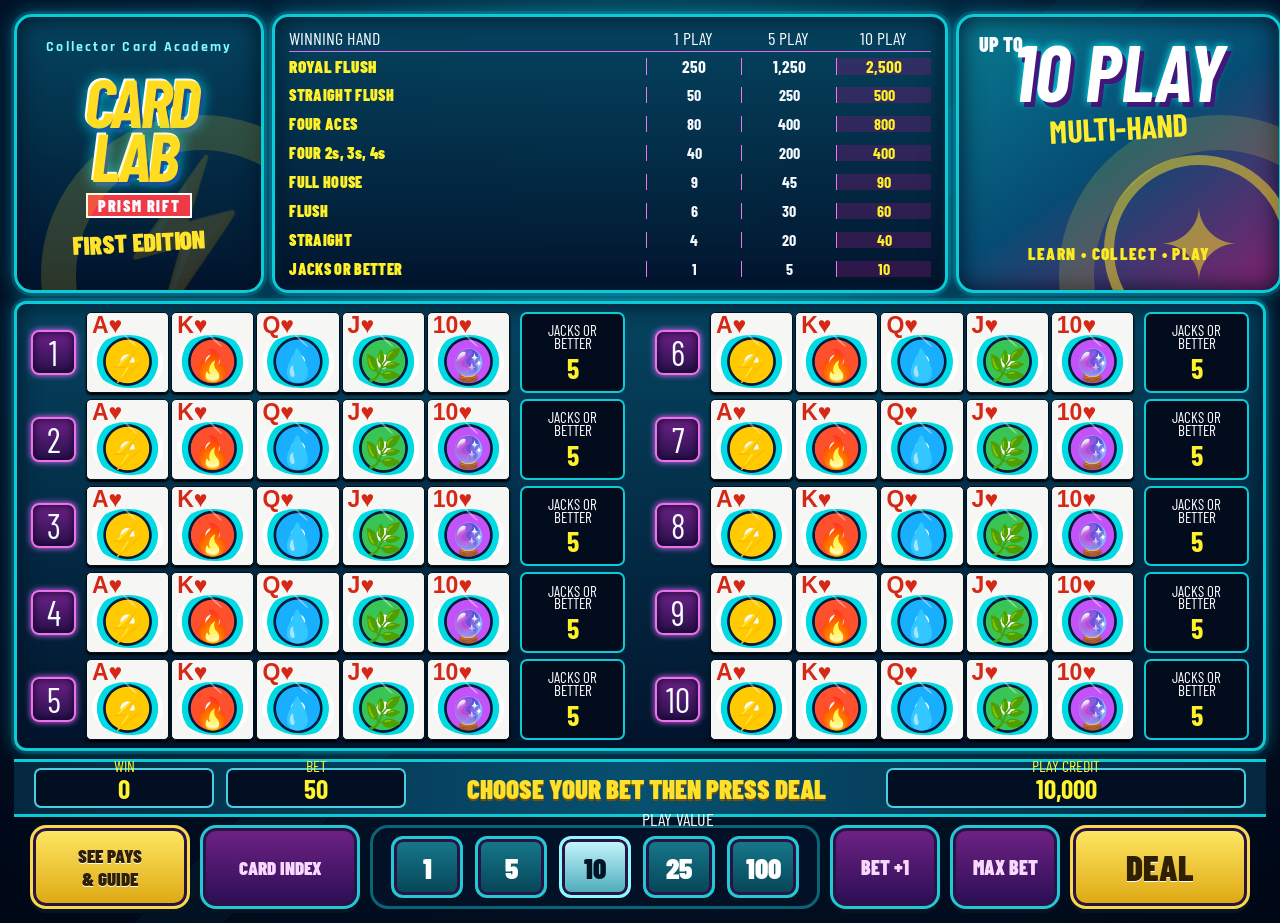
==== index.html @ 25ee89b4 "Build educational card poker home screen" ====
<!doctype html>
<html lang="en">
  <head>
    <meta charset="UTF-8" />
    <meta name="viewport" content="width=device-width, initial-scale=1.0" />
    <meta name="theme-color" content="#031428" />
    <title>Card Lab Arcade</title>
    <link rel="preconnect" href="https://fonts.googleapis.com" />
    <link rel="preconnect" href="https://fonts.gstatic.com" crossorigin />
    <link href="https://fonts.googleapis.com/css2?family=Barlow+Condensed:wght@600;700;800;900&family=Rajdhani:wght@600;700&display=swap" rel="stylesheet" />
    <link rel="stylesheet" href="styles.css" />
  </head>
  <body>
    <main class="machine" aria-label="Card Lab Arcade educational poker machine">
      <header class="top-grid">
        <section class="brand-panel panel" aria-labelledby="game-title">
          <span class="eyebrow">Collector Card Academy</span>
          <div class="brand-mark" aria-hidden="true">⚡</div>
          <h1 id="game-title">CARD LAB</h1>
          <p>PRISM RIFT</p>
          <span class="edition">FIRST EDITION</span>
        </section>

        <section class="paytable panel" aria-labelledby="paytable-title">
          <h2 id="paytable-title" class="sr-only">Pay table</h2>
          <div class="table-head"><span>WINNING HAND</span><span>1 PLAY</span><span>5 PLAY</span><span>10 PLAY</span></div>
          <div class="pay-row hero"><span>ROYAL FLUSH</span><b>250</b><b>1,250</b><b>2,500</b></div>
          <div class="pay-row"><span>STRAIGHT FLUSH</span><b>50</b><b>250</b><b>500</b></div>
          <div class="pay-row"><span>FOUR ACES</span><b>80</b><b>400</b><b>800</b></div>
          <div class="pay-row"><span>FOUR 2s, 3s, 4s</span><b>40</b><b>200</b><b>400</b></div>
          <div class="pay-row"><span>FULL HOUSE</span><b>9</b><b>45</b><b>90</b></div>
          <div class="pay-row"><span>FLUSH</span><b>6</b><b>30</b><b>60</b></div>
          <div class="pay-row"><span>STRAIGHT</span><b>4</b><b>20</b><b>40</b></div>
          <div class="pay-row"><span>JACKS OR BETTER</span><b>1</b><b>5</b><b>10</b></div>
        </section>

        <section class="feature-panel panel">
          <span class="burst">UP TO</span>
          <strong>10 PLAY</strong>
          <h2>MULTI-HAND</h2>
          <div class="orb" aria-hidden="true"><span>✦</span></div>
          <p>LEARN • COLLECT • PLAY</p>
        </section>
      </header>

      <section class="game-board panel" aria-label="Ten poker hands">
        <div id="hands" class="hands"></div>
      </section>

      <section class="status-bar" aria-live="polite">
        <div class="meter"><span>WIN</span><strong id="win">0</strong></div>
        <div class="meter"><span>BET</span><strong id="bet">50</strong></div>
        <p id="message">CHOOSE YOUR BET THEN PRESS DEAL</p>
        <div class="meter credit"><span>PLAY CREDIT</span><strong id="credit">10,000</strong></div>
      </section>

      <footer class="controls">
        <button class="button gold small" id="help">SEE PAYS<br />&amp; GUIDE</button>
        <button class="button purple small" id="collection">CARD INDEX</button>
        <fieldset class="denominations">
          <legend>PLAY VALUE</legend>
          <button data-denom="1">1</button><button data-denom="5">5</button><button class="active" data-denom="10">10</button><button data-denom="25">25</button><button data-denom="100">100</button>
        </fieldset>
        <button class="button purple" id="bet-one">BET +1</button>
        <button class="button purple" id="max-bet">MAX BET</button>
        <button class="button gold deal" id="deal">DEAL</button>
      </footer>
    </main>

    <dialog id="modal">
      <button class="close" aria-label="Close guide">×</button>
      <span class="eyebrow">CARD LAB FIELD GUIDE</span>
      <h2>Learn the Prism Rift set</h2>
      <p>Every card face introduces a creature class, habitat, and collector number. Build classic poker hands while discovering the fictional Prism Rift series.</p>
      <div class="guide-grid"><article><b>⚡ VOLT</b><span>Fast electric-class cards</span></article><article><b>🔥 EMBER</b><span>Rare volcanic variants</span></article><article><b>💧 TIDE</b><span>Deep-sea holo cards</span></article></div>
      <small>For entertainment and education only. No purchases, prizes, cash value, or real-money wagering.</small>
    </dialog>

    <script src="app.js"></script>
  </body>
</html>
---- styles.css ----
:root{color-scheme:dark;--cyan:#12e7f0;--blue:#063b59;--navy:#020d21;--yellow:#ffe42b;--pink:#ef65f4;--purple:#4a126e;--white:#f7fbff}*{box-sizing:border-box}body{margin:0;min-width:1080px;min-height:100vh;background:radial-gradient(circle at 50% 15%,#065269 0,#021a32 42%,#000716 100%);color:var(--white);font-family:"Barlow Condensed",Impact,sans-serif}.machine{min-height:100vh;padding:14px;overflow:hidden;background:linear-gradient(135deg,transparent 48%,rgba(16,231,240,.035) 48% 52%,transparent 52%);display:flex;flex-direction:column;gap:8px}.panel{border:3px solid #0bcbd6;border-radius:18px;background:linear-gradient(180deg,rgba(5,69,97,.97),rgba(2,20,45,.98));box-shadow:0 0 0 3px rgba(14,213,226,.16),inset 0 0 24px #001225,0 0 18px rgba(0,224,255,.45)}.top-grid{height:31vh;min-height:245px;display:grid;grid-template-columns:20% 54% 26%;gap:8px}.brand-panel,.feature-panel{position:relative;overflow:hidden;padding:18px;text-align:center}.brand-panel:after,.feature-panel:after{content:"";position:absolute;width:250px;height:250px;border:35px solid rgba(255,226,39,.17);border-radius:50%;right:-100px;bottom:-145px}.eyebrow{font:700 14px Rajdhani,sans-serif;letter-spacing:.16em;color:#84fbff}.brand-mark{position:absolute;font-size:130px;opacity:.18;right:-4px;bottom:-22px;color:#ffe62c;transform:rotate(-15deg)}h1{position:relative;margin:18px 0 -8px;color:#ffdc20;font-size:clamp(55px,5.3vw,95px);line-height:.8;letter-spacing:-.05em;text-shadow:3px 4px 0 #14509a,-2px -2px 0 #fff,0 0 15px #00e6ff;transform:skew(-7deg)}.brand-panel p{position:relative;margin:18px auto 8px;width:max-content;padding:1px 10px;background:#ef3944;border:2px solid white;font-weight:900;letter-spacing:.1em}.edition{display:inline-block;color:var(--yellow);font-size:clamp(20px,2vw,34px);font-weight:900;transform:rotate(-3deg)}.paytable{padding:7px 14px;border-radius:16px}.table-head,.pay-row{display:grid;grid-template-columns:1fr repeat(3,95px);align-items:center}.table-head{height:28px;text-align:center;font-size:18px;border-bottom:1px solid #e268ef}.table-head span:first-child{text-align:left}.pay-row{height:calc((100% - 28px)/8);font-size:clamp(14px,1.25vw,22px);line-height:1}.pay-row span{color:#fff22b;font-weight:900;letter-spacing:.02em}.pay-row b{text-align:center;border-left:1px solid #ee77ef}.pay-row b:last-child{color:#fff127;background:rgba(130,25,121,.35)}.pay-row.hero{font-size:clamp(15px,1.35vw,24px)}.feature-panel{background:linear-gradient(145deg,#087c91,#064c73 50%,#85206e);padding-top:24px}.feature-panel strong{display:block;color:white;font-size:clamp(58px,6.2vw,105px);line-height:.75;font-style:italic;text-shadow:4px 5px 0 #42177a,0 0 8px #08f8ff}.feature-panel h2{position:relative;z-index:1;margin:14px 0 0;color:#ffec2f;font-size:clamp(27px,2.5vw,45px);line-height:.8;transform:rotate(-3deg)}.feature-panel p{position:absolute;bottom:10px;left:0;right:0;color:#fbeb25;font-size:17px;font-weight:900;letter-spacing:.08em}.burst{position:absolute;left:20px;top:15px;font-size:20px;font-weight:900}.orb{position:absolute;right:-15px;bottom:-55px;width:190px;height:190px;border:10px solid #ffe222;border-radius:50%;color:#ffe222;font-size:100px;line-height:150px;opacity:.5}.game-board{height:50vh;min-height:390px;padding:8px 14px;border-radius:12px}.hands{height:100%;display:grid;grid-template-columns:1fr 1fr;grid-template-rows:repeat(5,1fr);grid-auto-flow:column;gap:6px 30px}.hand{display:grid;grid-template-columns:45px 1fr 105px;align-items:stretch;gap:10px;min-height:0}.hand-number{align-self:center;border:2px solid #eb71ef;border-radius:8px;background:linear-gradient(#6d2289,#28104b);font-size:34px;text-align:center;box-shadow:inset 0 0 8px #100020,0 0 6px #ed66ff}.cards{display:grid;grid-template-columns:repeat(5,1fr);gap:2px}.card{position:relative;overflow:hidden;border:1px solid #00101c;border-radius:5px;background:#f6f7f4;color:#d52816;box-shadow:0 2px 2px #000}.rank{position:absolute;z-index:2;top:1px;left:5px;font:900 23px/1 Arial,sans-serif}.art{position:absolute;inset:22px 5px 4px;display:grid;place-items:center;border-radius:50% 50% 45% 55%;font-size:31px;background:radial-gradient(circle,#fff3 0 15%,var(--card-color) 17% 48%,#081b35 50% 54%,#16ced5 56% 68%,#fff 70%);filter:saturate(1.3)}.art:before{content:"";width:35%;height:35%;background:#fff6;transform:rotate(45deg);border-radius:50% 0}.payout{display:grid;place-content:center;text-align:center;border:2px solid #0bcbd6;border-radius:7px;background:#020c1d;color:white;font-size:15px;line-height:.85}.payout strong{display:block;color:#fff129;font-size:28px;margin-top:7px}.status-bar{height:58px;display:grid;grid-template-columns:180px 180px 1fr 360px;align-items:center;gap:12px;background:linear-gradient(90deg,#042840,#075070,#042840);border-top:3px solid #0dcad4;border-bottom:3px solid #0dcad4;padding:4px 20px}.meter{position:relative;height:40px;border:2px solid #48cde1;border-radius:7px;background:#020e22;text-align:center}.meter span{position:absolute;top:-14px;left:50%;transform:translateX(-50%);color:#fff52d;font-size:16px;white-space:nowrap}.meter strong{color:#fff42d;font-size:27px;line-height:36px}.status-bar p{text-align:center;color:#ffe12b;font-size:27px;font-weight:900;margin:0;text-shadow:0 2px #795000}.controls{height:84px;display:grid;grid-template-columns:160px 160px 1fr 110px 110px 180px;gap:10px;align-items:stretch;padding:0 16px}.button,.denominations button{cursor:pointer;border:3px solid #24c7d5;border-radius:16px;background:linear-gradient(#702286,#2a0e53);color:#f9d8ff;font:900 20px "Barlow Condensed";box-shadow:inset 0 0 0 3px #281443,0 4px 0 #081321}.button:hover,.denominations button:hover{filter:brightness(1.2);transform:translateY(-1px)}.button:active,.denominations button:active{transform:translateY(3px);box-shadow:none}.gold{border-color:#f8d84e;background:linear-gradient(#ffe865,#dda711);color:#312000;text-shadow:0 1px #fff}.small{font-size:19px}.deal{font-size:35px}.denominations{margin:0;border:3px solid #0b6376;border-radius:18px;background:#021128;display:flex;gap:12px;padding:8px 18px}.denominations legend{position:absolute;transform:translateY(-28px);left:50%;color:white;font-size:18px}.denominations button{flex:1;border-radius:12px;background:linear-gradient(#167a8c,#064356);color:white;font-size:29px}.denominations button.active{background:linear-gradient(#c8f8ff,#49a9b8);color:#021526;border-color:#8ff8ff}dialog{width:min(680px,80vw);border:3px solid var(--cyan);border-radius:20px;background:linear-gradient(150deg,#063f60,#020d21);color:white;padding:35px;box-shadow:0 0 50px #0ff8}dialog::backdrop{background:#000b;backdrop-filter:blur(4px)}dialog h2{font-size:42px;color:var(--yellow);margin:8px 0}dialog p{font:600 19px Rajdhani}dialog small{display:block;margin-top:25px;color:#80dce5}.close{position:absolute;right:15px;top:10px;border:0;background:none;color:white;font-size:34px;cursor:pointer}.guide-grid{display:grid;grid-template-columns:repeat(3,1fr);gap:10px}.guide-grid article{padding:16px;border:1px solid #16dae7;border-radius:8px;background:#031a33}.guide-grid b,.guide-grid span{display:block}.sr-only{position:absolute;width:1px;height:1px;overflow:hidden;clip:rect(0,0,0,0)}@media(max-height:800px){.machine{padding:8px}.top-grid{min-height:200px;height:29vh}.game-board{min-height:350px}.controls{height:76px}.status-bar{height:50px}.pay-row{font-size:15px}.brand-panel{padding:12px}h1{margin-top:10px}.art{font-size:25px}}
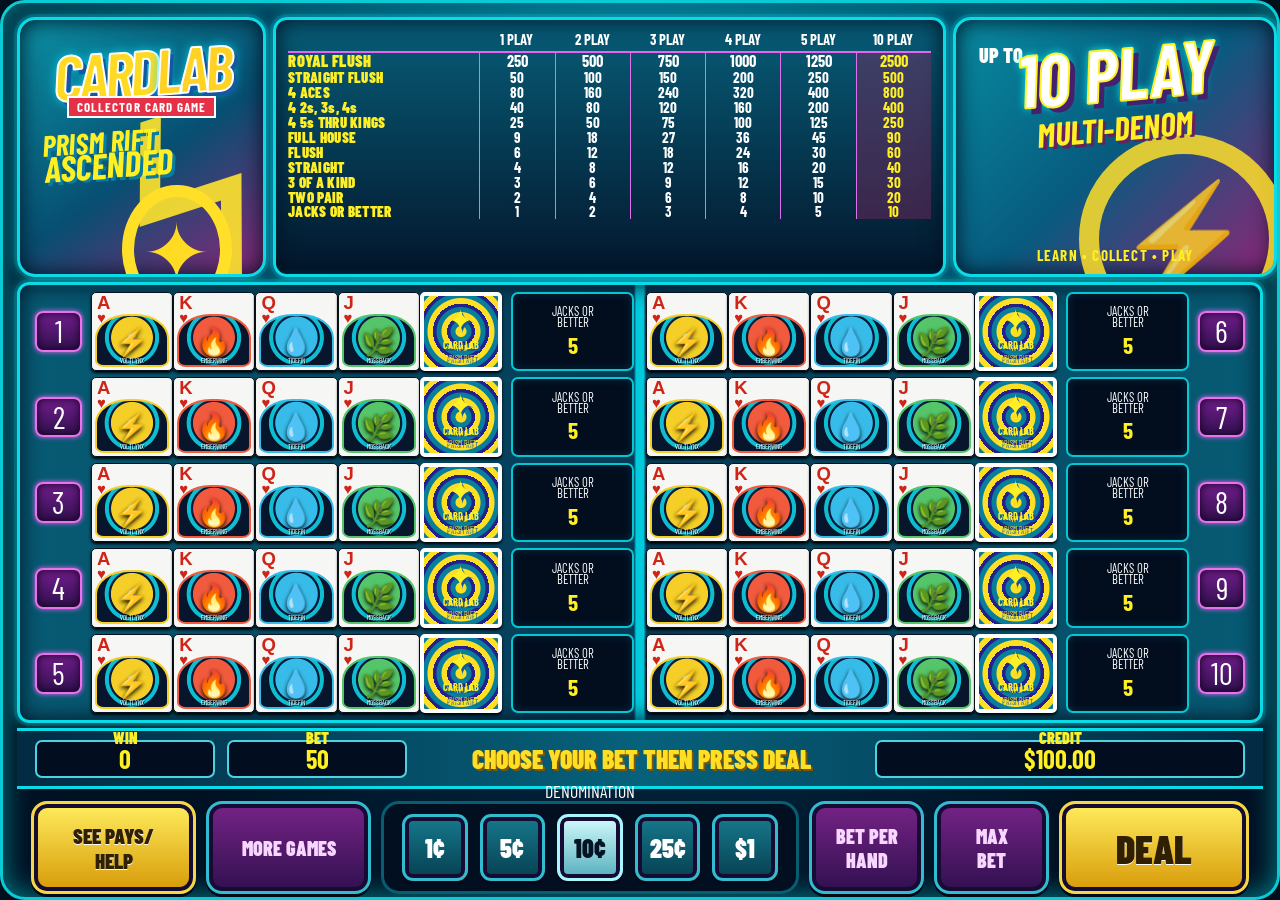
==== commit e34ad922: "Match ten-play video poker reference" ====
--- a/index.html
+++ b/index.html
@@ -2,80 +2,68 @@
 <html lang="en">
   <head>
     <meta charset="UTF-8" />
-    <meta name="viewport" content="width=device-width, initial-scale=1.0" />
-    <meta name="theme-color" content="#031428" />
-    <title>Card Lab Arcade</title>
+    <meta name="viewport" content="width=device-width, initial-scale=1" />
+    <meta name="theme-color" content="#031928" />
+    <title>Card Lab — Ten Play Poker</title>
     <link rel="preconnect" href="https://fonts.googleapis.com" />
     <link rel="preconnect" href="https://fonts.gstatic.com" crossorigin />
     <link href="https://fonts.googleapis.com/css2?family=Barlow+Condensed:wght@600;700;800;900&family=Rajdhani:wght@600;700&display=swap" rel="stylesheet" />
     <link rel="stylesheet" href="styles.css" />
   </head>
   <body>
-    <main class="machine" aria-label="Card Lab Arcade educational poker machine">
-      <header class="top-grid">
-        <section class="brand-panel panel" aria-labelledby="game-title">
-          <span class="eyebrow">Collector Card Academy</span>
-          <div class="brand-mark" aria-hidden="true">⚡</div>
-          <h1 id="game-title">CARD LAB</h1>
-          <p>PRISM RIFT</p>
-          <span class="edition">FIRST EDITION</span>
+    <main class="machine" aria-label="Card Lab ten-play educational poker machine">
+      <header class="top-row">
+        <section class="brand-panel chrome-panel">
+          <div class="brand-bolt" aria-hidden="true">ϟ</div>
+          <h1>CARD<span>LAB</span></h1>
+          <b>COLLECTOR CARD GAME</b>
+          <h2>PRISM RIFT<br /><strong>ASCENDED</strong></h2>
+          <div class="mascot" aria-hidden="true">✦</div>
         </section>
 
-        <section class="paytable panel" aria-labelledby="paytable-title">
-          <h2 id="paytable-title" class="sr-only">Pay table</h2>
-          <div class="table-head"><span>WINNING HAND</span><span>1 PLAY</span><span>5 PLAY</span><span>10 PLAY</span></div>
-          <div class="pay-row hero"><span>ROYAL FLUSH</span><b>250</b><b>1,250</b><b>2,500</b></div>
-          <div class="pay-row"><span>STRAIGHT FLUSH</span><b>50</b><b>250</b><b>500</b></div>
-          <div class="pay-row"><span>FOUR ACES</span><b>80</b><b>400</b><b>800</b></div>
-          <div class="pay-row"><span>FOUR 2s, 3s, 4s</span><b>40</b><b>200</b><b>400</b></div>
-          <div class="pay-row"><span>FULL HOUSE</span><b>9</b><b>45</b><b>90</b></div>
-          <div class="pay-row"><span>FLUSH</span><b>6</b><b>30</b><b>60</b></div>
-          <div class="pay-row"><span>STRAIGHT</span><b>4</b><b>20</b><b>40</b></div>
-          <div class="pay-row"><span>JACKS OR BETTER</span><b>1</b><b>5</b><b>10</b></div>
+        <section class="paytable chrome-panel" aria-label="Poker pay table">
+          <div class="pay-head"><i></i><b>1 PLAY</b><b>2 PLAY</b><b>3 PLAY</b><b>4 PLAY</b><b>5 PLAY</b><b>10 PLAY</b></div>
+          <div id="pay-rows"></div>
         </section>
 
-        <section class="feature-panel panel">
-          <span class="burst">UP TO</span>
+        <section class="promo-panel chrome-panel">
+          <small>UP TO</small>
           <strong>10 PLAY</strong>
-          <h2>MULTI-HAND</h2>
-          <div class="orb" aria-hidden="true"><span>✦</span></div>
-          <p>LEARN • COLLECT • PLAY</p>
+          <h2>MULTI-DENOM</h2>
+          <div class="promo-burst" aria-hidden="true">⚡</div>
+          <b>LEARN • COLLECT • PLAY</b>
         </section>
       </header>
 
-      <section class="game-board panel" aria-label="Ten poker hands">
-        <div id="hands" class="hands"></div>
-      </section>
+      <section class="game-grid chrome-panel" id="hands" aria-label="Ten poker hands"></section>
 
-      <section class="status-bar" aria-live="polite">
-        <div class="meter"><span>WIN</span><strong id="win">0</strong></div>
-        <div class="meter"><span>BET</span><strong id="bet">50</strong></div>
+      <section class="status-strip" aria-live="polite">
+        <div class="meter"><small>WIN</small><strong id="win">0</strong></div>
+        <div class="meter"><small>BET</small><strong id="bet">50</strong></div>
         <p id="message">CHOOSE YOUR BET THEN PRESS DEAL</p>
-        <div class="meter credit"><span>PLAY CREDIT</span><strong id="credit">10,000</strong></div>
+        <div class="meter credit"><small>CREDIT</small><strong id="credit">$100.00</strong></div>
       </section>
 
       <footer class="controls">
-        <button class="button gold small" id="help">SEE PAYS<br />&amp; GUIDE</button>
-        <button class="button purple small" id="collection">CARD INDEX</button>
-        <fieldset class="denominations">
-          <legend>PLAY VALUE</legend>
-          <button data-denom="1">1</button><button data-denom="5">5</button><button class="active" data-denom="10">10</button><button data-denom="25">25</button><button data-denom="100">100</button>
+        <button class="cab-button gold" id="help">SEE PAYS/<br />HELP</button>
+        <button class="cab-button purple" id="games">MORE GAMES</button>
+        <fieldset class="denom">
+          <legend>DENOMINATION</legend>
+          <button data-denom="1">1¢</button><button data-denom="5">5¢</button><button class="selected" data-denom="10">10¢</button><button data-denom="25">25¢</button><button data-denom="100">$1</button>
         </fieldset>
-        <button class="button purple" id="bet-one">BET +1</button>
-        <button class="button purple" id="max-bet">MAX BET</button>
-        <button class="button gold deal" id="deal">DEAL</button>
+        <button class="cab-button purple" id="bet-hand">BET PER<br />HAND</button>
+        <button class="cab-button purple" id="max-bet">MAX<br />BET</button>
+        <button class="cab-button gold deal" id="deal">DEAL</button>
       </footer>
     </main>
 
-    <dialog id="modal">
-      <button class="close" aria-label="Close guide">×</button>
-      <span class="eyebrow">CARD LAB FIELD GUIDE</span>
-      <h2>Learn the Prism Rift set</h2>
-      <p>Every card face introduces a creature class, habitat, and collector number. Build classic poker hands while discovering the fictional Prism Rift series.</p>
-      <div class="guide-grid"><article><b>⚡ VOLT</b><span>Fast electric-class cards</span></article><article><b>🔥 EMBER</b><span>Rare volcanic variants</span></article><article><b>💧 TIDE</b><span>Deep-sea holo cards</span></article></div>
-      <small>For entertainment and education only. No purchases, prizes, cash value, or real-money wagering.</small>
+    <dialog id="help-dialog">
+      <button class="close" aria-label="Close help">×</button>
+      <span>FIELD GUIDE</span><h2>Jacks or Better</h2>
+      <p>Choose a denomination and bet per hand, then press <b>Deal</b>. Ten hands are dealt at once. Pairs of Jacks or higher qualify for a play-credit award.</p>
+      <div class="guide"><b>⚡ VOLT</b><b>🔥 EMBER</b><b>💧 TIDE</b><b>🌿 GROVE</b><b>🔮 MYSTIC</b></div>
+      <small>Educational demo only. No purchases, prizes, cash-out, or real-money wagering.</small>
     </dialog>
-
     <script src="app.js"></script>
   </body>
 </html>
--- a/styles.css
+++ b/styles.css
@@ -1 +1,22 @@
-:root{color-scheme:dark;--cyan:#12e7f0;--blue:#063b59;--navy:#020d21;--yellow:#ffe42b;--pink:#ef65f4;--purple:#4a126e;--white:#f7fbff}*{box-sizing:border-box}body{margin:0;min-width:1080px;min-height:100vh;background:radial-gradient(circle at 50% 15%,#065269 0,#021a32 42%,#000716 100%);color:var(--white);font-family:"Barlow Condensed",Impact,sans-serif}.machine{min-height:100vh;padding:14px;overflow:hidden;background:linear-gradient(135deg,transparent 48%,rgba(16,231,240,.035) 48% 52%,transparent 52%);display:flex;flex-direction:column;gap:8px}.panel{border:3px solid #0bcbd6;border-radius:18px;background:linear-gradient(180deg,rgba(5,69,97,.97),rgba(2,20,45,.98));box-shadow:0 0 0 3px rgba(14,213,226,.16),inset 0 0 24px #001225,0 0 18px rgba(0,224,255,.45)}.top-grid{height:31vh;min-height:245px;display:grid;grid-template-columns:20% 54% 26%;gap:8px}.brand-panel,.feature-panel{position:relative;overflow:hidden;padding:18px;text-align:center}.brand-panel:after,.feature-panel:after{content:"";position:absolute;width:250px;height:250px;border:35px solid rgba(255,226,39,.17);border-radius:50%;right:-100px;bottom:-145px}.eyebrow{font:700 14px Rajdhani,sans-serif;letter-spacing:.16em;color:#84fbff}.brand-mark{position:absolute;font-size:130px;opacity:.18;right:-4px;bottom:-22px;color:#ffe62c;transform:rotate(-15deg)}h1{position:relative;margin:18px 0 -8px;color:#ffdc20;font-size:clamp(55px,5.3vw,95px);line-height:.8;letter-spacing:-.05em;text-shadow:3px 4px 0 #14509a,-2px -2px 0 #fff,0 0 15px #00e6ff;transform:skew(-7deg)}.brand-panel p{position:relative;margin:18px auto 8px;width:max-content;padding:1px 10px;background:#ef3944;border:2px solid white;font-weight:900;letter-spacing:.1em}.edition{display:inline-block;color:var(--yellow);font-size:clamp(20px,2vw,34px);font-weight:900;transform:rotate(-3deg)}.paytable{padding:7px 14px;border-radius:16px}.table-head,.pay-row{display:grid;grid-template-columns:1fr repeat(3,95px);align-items:center}.table-head{height:28px;text-align:center;font-size:18px;border-bottom:1px solid #e268ef}.table-head span:first-child{text-align:left}.pay-row{height:calc((100% - 28px)/8);font-size:clamp(14px,1.25vw,22px);line-height:1}.pay-row span{color:#fff22b;font-weight:900;letter-spacing:.02em}.pay-row b{text-align:center;border-left:1px solid #ee77ef}.pay-row b:last-child{color:#fff127;background:rgba(130,25,121,.35)}.pay-row.hero{font-size:clamp(15px,1.35vw,24px)}.feature-panel{background:linear-gradient(145deg,#087c91,#064c73 50%,#85206e);padding-top:24px}.feature-panel strong{display:block;color:white;font-size:clamp(58px,6.2vw,105px);line-height:.75;font-style:italic;text-shadow:4px 5px 0 #42177a,0 0 8px #08f8ff}.feature-panel h2{position:relative;z-index:1;margin:14px 0 0;color:#ffec2f;font-size:clamp(27px,2.5vw,45px);line-height:.8;transform:rotate(-3deg)}.feature-panel p{position:absolute;bottom:10px;left:0;right:0;color:#fbeb25;font-size:17px;font-weight:900;letter-spacing:.08em}.burst{position:absolute;left:20px;top:15px;font-size:20px;font-weight:900}.orb{position:absolute;right:-15px;bottom:-55px;width:190px;height:190px;border:10px solid #ffe222;border-radius:50%;color:#ffe222;font-size:100px;line-height:150px;opacity:.5}.game-board{height:50vh;min-height:390px;padding:8px 14px;border-radius:12px}.hands{height:100%;display:grid;grid-template-columns:1fr 1fr;grid-template-rows:repeat(5,1fr);grid-auto-flow:column;gap:6px 30px}.hand{display:grid;grid-template-columns:45px 1fr 105px;align-items:stretch;gap:10px;min-height:0}.hand-number{align-self:center;border:2px solid #eb71ef;border-radius:8px;background:linear-gradient(#6d2289,#28104b);font-size:34px;text-align:center;box-shadow:inset 0 0 8px #100020,0 0 6px #ed66ff}.cards{display:grid;grid-template-columns:repeat(5,1fr);gap:2px}.card{position:relative;overflow:hidden;border:1px solid #00101c;border-radius:5px;background:#f6f7f4;color:#d52816;box-shadow:0 2px 2px #000}.rank{position:absolute;z-index:2;top:1px;left:5px;font:900 23px/1 Arial,sans-serif}.art{position:absolute;inset:22px 5px 4px;display:grid;place-items:center;border-radius:50% 50% 45% 55%;font-size:31px;background:radial-gradient(circle,#fff3 0 15%,var(--card-color) 17% 48%,#081b35 50% 54%,#16ced5 56% 68%,#fff 70%);filter:saturate(1.3)}.art:before{content:"";width:35%;height:35%;background:#fff6;transform:rotate(45deg);border-radius:50% 0}.payout{display:grid;place-content:center;text-align:center;border:2px solid #0bcbd6;border-radius:7px;background:#020c1d;color:white;font-size:15px;line-height:.85}.payout strong{display:block;color:#fff129;font-size:28px;margin-top:7px}.status-bar{height:58px;display:grid;grid-template-columns:180px 180px 1fr 360px;align-items:center;gap:12px;background:linear-gradient(90deg,#042840,#075070,#042840);border-top:3px solid #0dcad4;border-bottom:3px solid #0dcad4;padding:4px 20px}.meter{position:relative;height:40px;border:2px solid #48cde1;border-radius:7px;background:#020e22;text-align:center}.meter span{position:absolute;top:-14px;left:50%;transform:translateX(-50%);color:#fff52d;font-size:16px;white-space:nowrap}.meter strong{color:#fff42d;font-size:27px;line-height:36px}.status-bar p{text-align:center;color:#ffe12b;font-size:27px;font-weight:900;margin:0;text-shadow:0 2px #795000}.controls{height:84px;display:grid;grid-template-columns:160px 160px 1fr 110px 110px 180px;gap:10px;align-items:stretch;padding:0 16px}.button,.denominations button{cursor:pointer;border:3px solid #24c7d5;border-radius:16px;background:linear-gradient(#702286,#2a0e53);color:#f9d8ff;font:900 20px "Barlow Condensed";box-shadow:inset 0 0 0 3px #281443,0 4px 0 #081321}.button:hover,.denominations button:hover{filter:brightness(1.2);transform:translateY(-1px)}.button:active,.denominations button:active{transform:translateY(3px);box-shadow:none}.gold{border-color:#f8d84e;background:linear-gradient(#ffe865,#dda711);color:#312000;text-shadow:0 1px #fff}.small{font-size:19px}.deal{font-size:35px}.denominations{margin:0;border:3px solid #0b6376;border-radius:18px;background:#021128;display:flex;gap:12px;padding:8px 18px}.denominations legend{position:absolute;transform:translateY(-28px);left:50%;color:white;font-size:18px}.denominations button{flex:1;border-radius:12px;background:linear-gradient(#167a8c,#064356);color:white;font-size:29px}.denominations button.active{background:linear-gradient(#c8f8ff,#49a9b8);color:#021526;border-color:#8ff8ff}dialog{width:min(680px,80vw);border:3px solid var(--cyan);border-radius:20px;background:linear-gradient(150deg,#063f60,#020d21);color:white;padding:35px;box-shadow:0 0 50px #0ff8}dialog::backdrop{background:#000b;backdrop-filter:blur(4px)}dialog h2{font-size:42px;color:var(--yellow);margin:8px 0}dialog p{font:600 19px Rajdhani}dialog small{display:block;margin-top:25px;color:#80dce5}.close{position:absolute;right:15px;top:10px;border:0;background:none;color:white;font-size:34px;cursor:pointer}.guide-grid{display:grid;grid-template-columns:repeat(3,1fr);gap:10px}.guide-grid article{padding:16px;border:1px solid #16dae7;border-radius:8px;background:#031a33}.guide-grid b,.guide-grid span{display:block}.sr-only{position:absolute;width:1px;height:1px;overflow:hidden;clip:rect(0,0,0,0)}@media(max-height:800px){.machine{padding:8px}.top-grid{min-height:200px;height:29vh}.game-board{min-height:350px}.controls{height:76px}.status-bar{height:50px}.pay-row{font-size:15px}.brand-panel{padding:12px}h1{margin-top:10px}.art{font-size:25px}}
+:root { color-scheme: dark; --cyan: #0bdbe6; --yellow: #fff026; --navy: #010b1d; --purple: #5a176f; }
+* { box-sizing: border-box; }
+body { margin: 0; min-width: 1100px; min-height: 700px; overflow: hidden; background: #00101d; color: white; font-family: "Barlow Condensed", Impact, sans-serif; }
+button { font: inherit; }
+.machine { width: 100vw; height: 100vh; min-height: 700px; display: grid; grid-template-rows: 30% 51% 7% 12%; gap: 5px; padding: 14px; overflow: hidden; background: radial-gradient(ellipse at 50% 20%, #086887 0, #00304d 42%, #001123 78%); border: 3px solid #09cbd6; border-radius: 25px; box-shadow: inset 0 0 28px #0ff7; }
+.chrome-panel { border: 3px solid var(--cyan); border-radius: 18px; background: linear-gradient(#075d78, #03162c); box-shadow: inset 0 0 22px #001121, 0 0 0 3px #0dcbd52b, 0 0 14px #00dce9aa; }
+.top-row { display: grid; grid-template-columns: 20% 54% 26%; gap: 7px; min-height: 0; }
+.brand-panel, .promo-panel { position: relative; overflow: hidden; text-align: center; }
+.brand-panel { padding: 14px 8px; background: linear-gradient(145deg, #0b91a4, #074f72 55%, #8e267a); }
+.brand-panel h1 { position: relative; z-index: 2; margin: 15px 0 2px; color: #ffda23; font-size: clamp(50px, 5vw, 86px); line-height: .7; font-style: italic; letter-spacing: -.06em; -webkit-text-stroke: 2px #fff; text-shadow: 4px 5px 0 #1458a3, 0 0 12px #03ddff; transform: rotate(-4deg); }
+.brand-panel h1 span { color: #ffd224; }.brand-panel > b { position: relative; z-index: 2; display: inline-block; padding: 1px 8px; border: 2px solid white; background: #e43148; font-size: 13px; letter-spacing: .08em; }
+.brand-panel h2 { position: relative; z-index: 2; margin: 10px 0; color: var(--yellow); font-size: clamp(25px, 2.3vw, 40px); line-height: .72; font-style: italic; text-align: left; padding-left: 15px; transform: rotate(-4deg); text-shadow: 3px 3px #097ca0; }.brand-panel h2 strong { font-size: 1.22em; }.brand-bolt { position: absolute; right: -3%; bottom: -30%; color: #ffe52e; font-size: 240px; opacity: .9; transform: rotate(-18deg); }.mascot { position: absolute; z-index: 1; right: 13%; bottom: -16%; width: 45%; aspect-ratio: 1; border: 12px solid #ffdf27; border-radius: 50%; color: #ffdc23; font-size: 80px; line-height: 105px; }
+.paytable { padding: 7px 12px; border-radius: 14px; }.pay-head, .pay-row { display: grid; grid-template-columns: 1.65fr repeat(6, .65fr); align-items: center; }.pay-head { height: 11%; border-bottom: 2px solid #eb63ef; text-align: center; font-size: clamp(13px, 1.15vw, 20px); }.pay-row { height: calc(89% / 11); color: white; font-size: clamp(13px, 1.17vw, 20px); line-height: 1; }.pay-row span { color: var(--yellow); font-weight: 900; letter-spacing: .02em; }.pay-row b { height: 100%; display: grid; place-items: center; border-left: 1px solid #df70eb; }.pay-row b:last-child { color: var(--yellow); background: #7c285e75; }.pay-row:first-child { font-size: clamp(14px, 1.28vw, 22px); }
+.promo-panel { padding-top: 24px; background: linear-gradient(135deg, #088ba0, #075b7f 50%, #8d2576); }.promo-panel small { position: absolute; top: 23px; left: 23px; font-size: 20px; font-weight: 900; }.promo-panel > strong { position: relative; z-index: 2; display: block; color: white; font-size: clamp(52px, 5.8vw, 98px); line-height: .75; font-style: italic; -webkit-text-stroke: 2px var(--yellow); text-shadow: 5px 6px #44216e, 0 0 10px cyan; transform: rotate(-5deg); }.promo-panel h2 { position: relative; z-index: 3; margin: 15px 0; color: var(--yellow); font-size: clamp(25px, 2.6vw, 43px); line-height: .8; font-style: italic; text-shadow: 3px 3px #67215c; transform: rotate(-5deg); }.promo-panel > b { position: absolute; z-index: 3; bottom: 10px; left: 0; right: 0; color: var(--yellow); font-size: 15px; letter-spacing: .08em; }.promo-burst { position: absolute; right: -15px; bottom: -70px; width: 210px; height: 210px; border: 20px solid #ffe02b; border-radius: 50%; color: #ffe02b; font-size: 110px; line-height: 160px; opacity: .85; }
+.game-grid { display: grid; grid-template-columns: 1fr 1fr; grid-template-rows: repeat(5, 1fr); grid-auto-flow: column; gap: 6px 12px; min-height: 0; padding: 7px 15px; border-radius: 12px; background: linear-gradient(90deg, #075b74, #053b57 49.5%, #00cadc 49.7% 50.3%, #053b57 50.5%, #075b74); }
+.hand { display: grid; grid-template-columns: 47px 1fr 123px; gap: 9px; min-height: 0; }.hand:nth-child(n+6) { grid-template-columns: 1fr 123px 47px; }.hand:nth-child(n+6) .hand-number { grid-column: 3; grid-row: 1; }.hand:nth-child(n+6) .cards { grid-column: 1; grid-row: 1; }.hand:nth-child(n+6) .hand-pay { grid-column: 2; grid-row: 1; }
+.hand-number { align-self: center; padding: 3px 0; border: 2px solid #e971ee; border-radius: 8px; background: linear-gradient(#711e8c, #31104f); box-shadow: inset 0 0 8px #14001d, 0 0 5px #ec65f2; font-size: clamp(28px, 2.4vw, 40px); line-height: 1; text-align: center; }.cards { display: grid; grid-template-columns: repeat(5, 1fr); min-width: 0; }.card { position: relative; overflow: hidden; min-width: 0; border: 1px solid #07111d; border-radius: 5px; background: #f6f7f5; color: #cf2518; box-shadow: 0 2px 3px #000; transition: transform .2s; }.card > span { position: absolute; z-index: 3; top: 2px; left: 5px; font: 900 clamp(16px, 1.45vw, 25px)/.9 Arial; }.card > span i { display: block; font-style: normal; font-size: .8em; }.card-art { position: absolute; inset: 21px 3px 3px; display: grid; place-items: center; overflow: hidden; border: 2px solid var(--card); border-radius: 45% 45% 12% 12%; background: radial-gradient(circle at 50% 44%, #fff 0 8%, var(--card) 10% 46%, #051a38 48% 51%, #0ebdcf 53% 60%, #07152d 62%); }.card-art em { font-style: normal; font-size: clamp(21px, 2.1vw, 36px); filter: drop-shadow(0 2px 2px #000); }.card-art small { position: absolute; bottom: 1px; color: white; font-size: clamp(6px, .52vw, 9px); text-transform: uppercase; text-shadow: 1px 1px #000; }.card-back { display: grid; place-items: center; padding: 4px; border: 4px solid white; background: repeating-radial-gradient(circle, #ffdf23 0 5px, #087e9d 6px 10px, #25218b 11px 14px); color: var(--yellow); text-align: center; text-shadow: 2px 2px #13569b; }.card-back i { font-size: 30px; font-style: normal; }.card-back b { font-size: clamp(9px, .8vw, 14px); }.card-back small { font-size: 8px; }.card.flipping { transform: rotateY(90deg); }
+.hand-pay { display: grid; place-content: center; border: 2px solid #03c8d2; border-radius: 7px; background: #020d1d; text-align: center; font-size: clamp(12px, 1vw, 17px); line-height: .85; box-shadow: inset 0 0 10px #062a42; }.hand-pay strong { margin-top: 6px; color: var(--yellow); font-size: clamp(21px, 1.8vw, 30px); line-height: 1; }
+.status-strip { display: grid; grid-template-columns: 180px 180px 1fr 370px; align-items: center; gap: 12px; padding: 4px 18px; border-top: 3px solid var(--cyan); border-bottom: 3px solid var(--cyan); background: linear-gradient(90deg, #032a43, #07617b, #032a43); }.meter { position: relative; height: 38px; display: grid; place-items: center; border: 2px solid #4cd3e3; border-radius: 7px; background: #020d1f; }.meter small { position: absolute; top: -14px; color: var(--yellow); font-size: 16px; font-weight: 900; }.meter strong { color: var(--yellow); font-size: 26px; line-height: 1; }.status-strip p { margin: 0; color: #ffdf24; text-align: center; font-size: clamp(20px, 2vw, 32px); font-weight: 900; text-shadow: 2px 2px #7f5500; }
+.controls { display: grid; grid-template-columns: 165px 165px 1fr 115px 115px 190px; gap: 10px; align-items: stretch; padding: 7px 14px 4px; }.cab-button, .denom button { cursor: pointer; border: 3px solid #33bbd0; border-radius: 16px; color: white; font-weight: 900; box-shadow: inset 0 0 0 4px #160b33, 0 3px 0 #040817; }.cab-button:hover, .denom button:hover { filter: brightness(1.18); }.cab-button:active, .denom button:active { transform: translateY(3px); }.purple { background: linear-gradient(#762386, #30104f); color: #f7d6ff; font-size: 20px; }.gold { border-color: #f4d744; background: linear-gradient(#ffed5d, #d79a08); color: #302000; font-size: 21px; text-shadow: 0 1px white; }.deal { font-size: 40px; }.denom { position: relative; min-width: 0; margin: 0; display: flex; align-items: stretch; gap: 12px; padding: 10px 18px; border: 3px solid #075e70; border-radius: 18px; background: #020f20; }.denom legend { position: absolute; left: 0; right: 0; top: -24px; text-align: center; color: white; font-size: 18px; }.denom button { flex: 1; min-width: 0; border-radius: 11px; background: linear-gradient(#16798c, #064051); color: white; font-size: clamp(22px, 2vw, 34px); }.denom button.selected { border-color: #a8f7ff; background: linear-gradient(#d3fbff, #55afbc); color: #031524; }
+dialog { width: min(680px, 75vw); padding: 35px; border: 3px solid var(--cyan); border-radius: 20px; background: linear-gradient(145deg, #074260, #02091b); color: white; box-shadow: 0 0 40px #00e7f899; }dialog::backdrop { background: #000c; backdrop-filter: blur(5px); }.close { position: absolute; right: 14px; top: 8px; border: 0; background: transparent; color: white; font-size: 38px; cursor: pointer; }dialog > span { color: #71f7ff; font: 700 14px Rajdhani; letter-spacing: .15em; }dialog h2 { margin: 5px 0; color: var(--yellow); font-size: 45px; }dialog p { font: 600 20px/1.4 Rajdhani; }.guide { display: flex; justify-content: space-between; margin: 22px 0; padding: 15px; background: #020c20; color: var(--yellow); }dialog > small { color: #8edce4; font: 600 14px Rajdhani; }
+@media (max-height: 800px) { .machine { min-height: 650px; padding: 8px; }.top-row { grid-template-columns: 20% 54% 26%; }.brand-panel h1 { margin-top: 8px; }.controls { padding-top: 3px; }.card-art { top: 18px; } }
